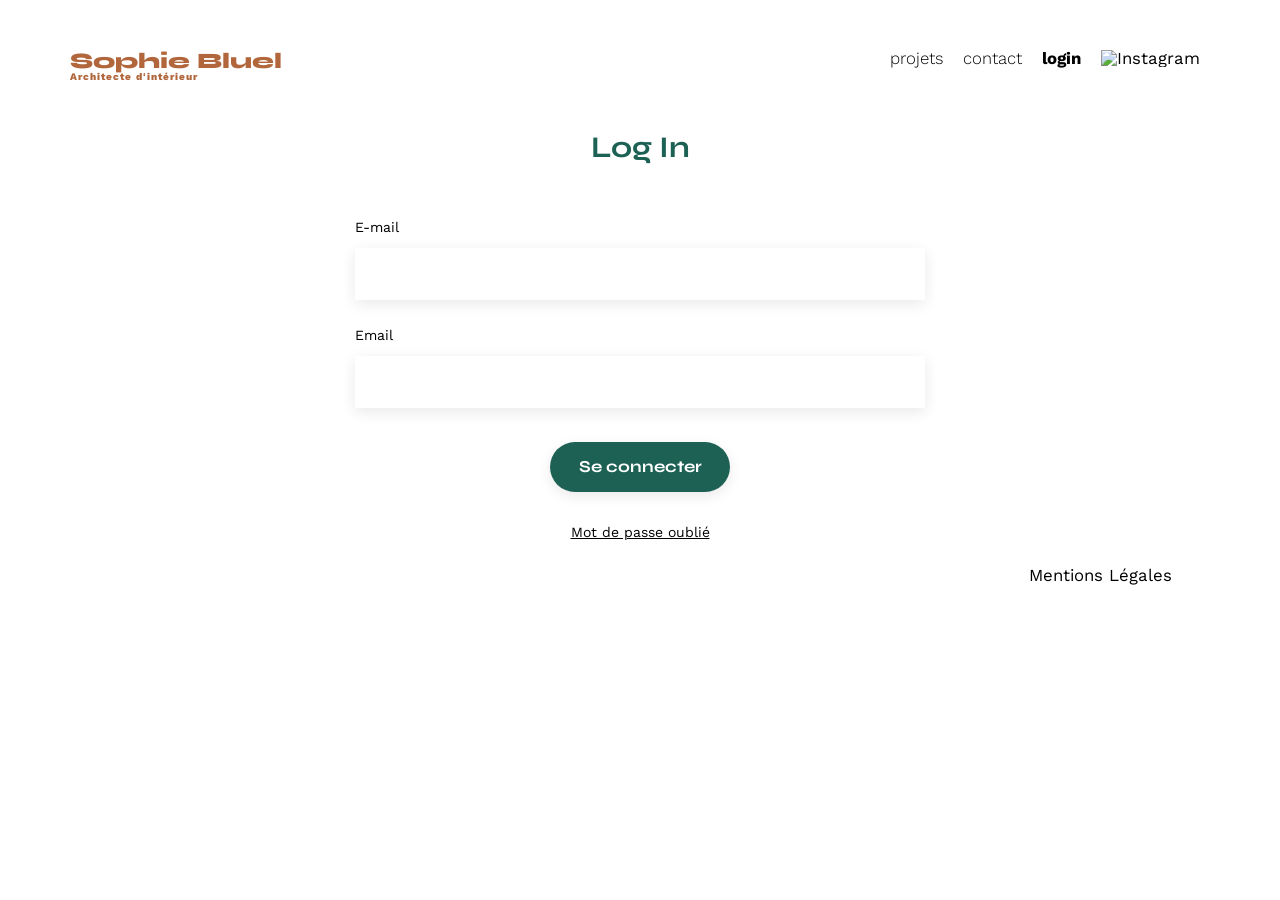
==== FrontEnd/login.html @ 24c05414 "add login page with style (fix missing links in nav)" ====
<!DOCTYPE html>
<html lang="fr">
  <head>
    <meta charset="UTF-8" />
    <title>Sophie Bluel - Architecte d'intérieur</title>
    <meta name="viewport" content="width=device-width, initial-scale=1.0" />
    <link rel="preconnect" href="https://fonts.googleapis.com" />
    <link rel="preconnect" href="https://fonts.gstatic.com" crossorigin />
    <link
      href="https://fonts.googleapis.com/css2?family=Syne:wght@700;800&family=Work+Sans&display=swap"
      rel="stylesheet"
    />
    <meta name="description" content="" />
    <link rel="stylesheet" href="./assets/style.css" />
    <script type="module" src="./assets/js/login.js"></script>
  </head>
  <body>
    <header>
      <h1>Sophie Bluel <span>Architecte d'intérieur</span></h1>
      <nav>
        <ul>
          <li><a href="index.html">projets</a></li>
          <li><a href="index.html#contact">contact</a></li>
          <li aria-current="page">login</li>
          <li><img src="./assets/icons/instagram.png" alt="Instagram" /></li>
        </ul>
      </nav>
    </header>
    <main>
      <section id="form-login">
        <h2>Log In</h2>

        <form action="#" id="login">
          <label for="mail">E-mail</label>
          <input type="text" name="mail" id="mail" />
          <label for="password">Email</label>
          <input type="password" name="password" id="password" />
          <input type="submit" value="Se connecter" />
        </form>
        <a href="#">Mot de passe oublié</a>
      </section>
    </main>

    <footer>
      <nav>
        <ul>
          <li>Mentions Légales</li>
        </ul>
      </nav>
    </footer>
  </body>
</html>
---- FrontEnd/assets/style.css ----
/* http://meyerweb.com/eric/tools/css/reset/
   v2.0 | 20110126
   License: none (public domain)
*/

html,
body,
div,
span,
applet,
object,
iframe,
h1,
h2,
h3,
h4,
h5,
h6,
p,
blockquote,
pre,
a,
abbr,
acronym,
address,
big,
cite,
code,
del,
dfn,
em,
img,
ins,
kbd,
q,
s,
samp,
small,
strike,
strong,
sub,
sup,
tt,
var,
b,
u,
i,
center,
dl,
dt,
dd,
ol,
ul,
li,
fieldset,
form,
label,
legend,
table,
caption,
tbody,
tfoot,
thead,
tr,
th,
td,
article,
aside,
canvas,
details,
embed,
figure,
figcaption,
footer,
header,
hgroup,
menu,
nav,
output,
ruby,
section,
summary,
time,
mark,
audio,
video {
  margin: 0;
  padding: 0;
  border: 0;
  font-size: 100%;
  font: inherit;
  vertical-align: baseline;
}
/* HTML5 display-role reset for older browsers */
article,
aside,
details,
figcaption,
figure,
footer,
header,
hgroup,
menu,
nav,
section {
  display: block;
}
body {
  line-height: 1;
}
ol,
ul {
  list-style: none;
}
blockquote,
q {
  quotes: none;
}
blockquote:before,
blockquote:after,
q:before,
q:after {
  content: "";
  content: none;
}
table {
  border-collapse: collapse;
  border-spacing: 0;
}
/** end reset css**/
body {
  max-width: 1140px;
  margin: auto;
  font-family: "Work Sans";
  font-size: 14px;
}
header {
  display: flex;
  justify-content: space-between;
  margin: 50px 0;
}
section {
  margin: 50px 0;
}

h1 {
  display: flex;
  flex-direction: column;
  font-family: "Syne";
  font-size: 22px;
  font-weight: 800;
  color: #b1663c;
}

h1 > span {
  font-family: "Work Sans";
  font-size: 10px;
  letter-spacing: 0.1em;
}

h2 {
  font-family: "Syne";
  font-weight: 700;
  font-size: 30px;
  color: #1d6154;
}
nav ul {
  display: flex;
  align-items: center;
  list-style-type: none;
}
nav li {
  padding: 0 10px;
  font-size: 1.2em;
  font-weight: 400;
}

nav li[aria-current="page"] {
  font-weight: 700;
}

nav li a {
  font-weight: 300;
  text-decoration: none;
  color: #000;
}

nav li a:hover {
  color: #b1663c;
}

#introduction {
  display: flex;
  align-items: center;
}
#introduction figure {
  flex: 1;
}
#introduction img {
  display: block;
  margin: auto;
  width: 80%;
}

#introduction article {
  flex: 1;
}
#introduction h2 {
  margin-bottom: 1em;
}

#introduction p {
  margin-bottom: 0.5em;
}
#portfolio h2 {
  text-align: center;
  margin-bottom: 1em;
}
.gallery {
  width: 100%;
  display: grid;
  grid-template-columns: 1fr 1fr 1fr;
  grid-column-gap: 20px;
  grid-row-gap: 20px;
}

.gallery img {
  width: 100%;
}

#contact,
#form-login {
  width: 50%;
  margin: auto;
}
#contact > *,
#form-login > * {
  text-align: center;
}
#contact h2 {
  margin-bottom: 20px;
}
#contact form,
#form-login form {
  text-align: left;
  margin-top: 30px;
  display: flex;
  flex-direction: column;
}

#contact input,
#form-login input {
  height: 50px;
  font-size: 1.2em;
  border: none;
  box-shadow: 0px 4px 14px rgba(0, 0, 0, 0.09);
}
#contact label,
#form-login label {
  margin: 2em 0 1em 0;
}
#contact textarea {
  border: none;
  box-shadow: 0px 4px 14px rgba(0, 0, 0, 0.09);
}

input[type="submit"] {
  font-family: "Syne";
  font-weight: 700;
  color: white;
  background-color: #1d6154;
  margin: 2em auto;
  width: 180px;
  text-align: center;
  border-radius: 60px;
}

footer nav ul {
  display: flex;
  justify-content: flex-end;
  margin: 2em;
}

/* Filters */
#filter-categories fieldset {
  display: flex;
  flex-direction: row;
  justify-content: center;
  margin: 51px 0;
}

input[type="radio"] + label {
  display: block;
  font-size: 1rem;
  font-family: "Syne";
  font-weight: 700;
  padding: 9px 20px;
  border-radius: 60px;
  margin-inline: 5px;
  color: #1d6154;
  border: 1px solid #1d6154;
}

input[type="radio"]:checked + label {
  color: white;
  background-color: #1d6154;
  border-color: transparent;
}

/* Form-login */
#form-login a {
  display: block;
  color: #000;
  text-align: center;
}

#form-login .error-login {
  color: red;
  text-align: center;
  outline: 0;
}

/* utilities */
.visually-hidden {
  position: absolute !important;
  width: 1px !important;
  height: 1px !important;
  padding: 0 !important;
  margin: -1px !important;
  overflow: hidden !important;
  clip: rect(0, 0, 0, 0) !important;
  white-space: nowrap !important;
  border: 0 !important;
}
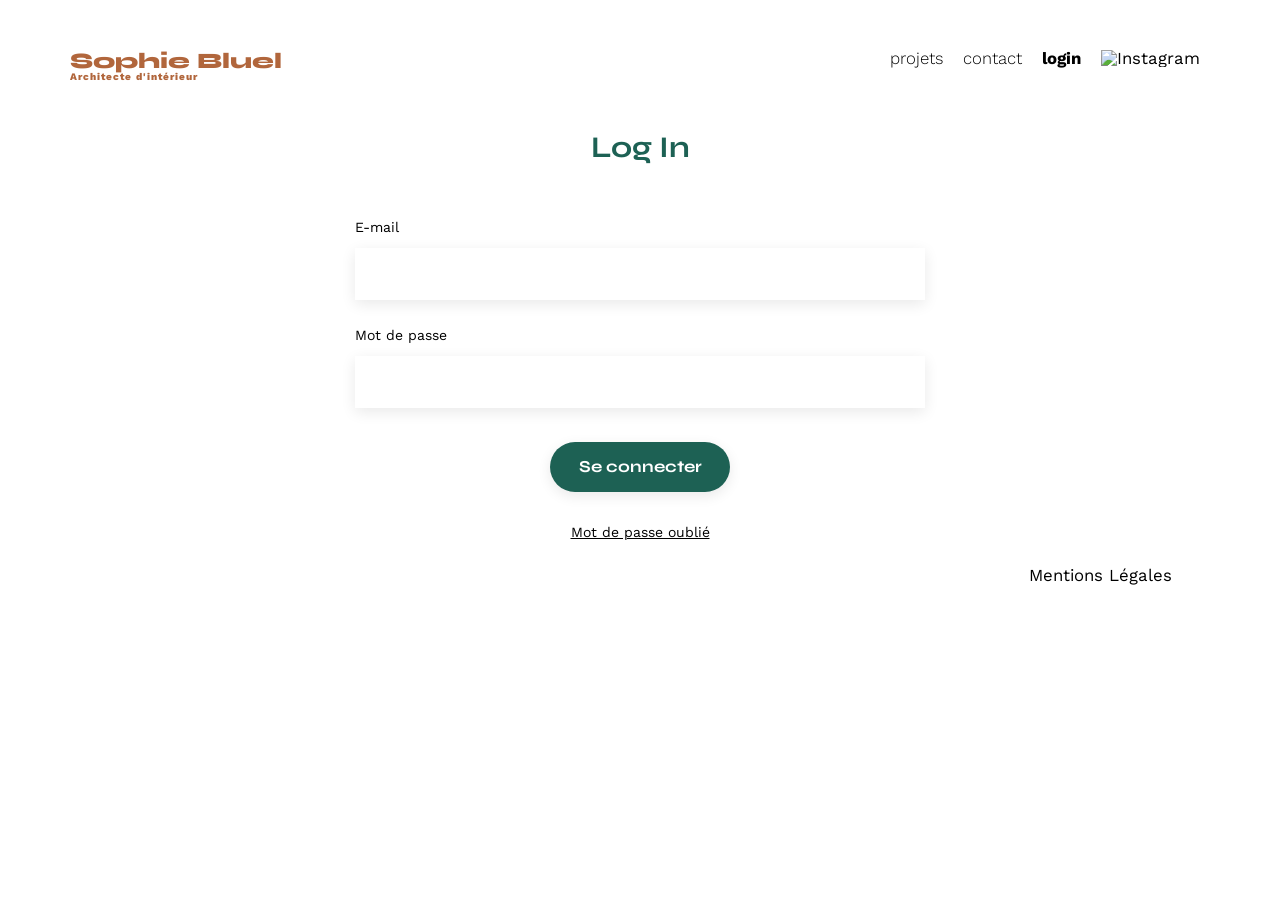
==== commit 136d8e45: "Add validation & redirect to home when logged" ====
--- a/FrontEnd/login.html
+++ b/FrontEnd/login.html
@@ -31,9 +31,10 @@
         <h2>Log In</h2>
 
         <form action="#" id="login">
+          <p class="error-login" role="alert" tabindex="-1"></p>
           <label for="mail">E-mail</label>
           <input type="text" name="mail" id="mail" />
-          <label for="password">Email</label>
+          <label for="password">Mot de passe</label>
           <input type="password" name="password" id="password" />
           <input type="submit" value="Se connecter" />
         </form>
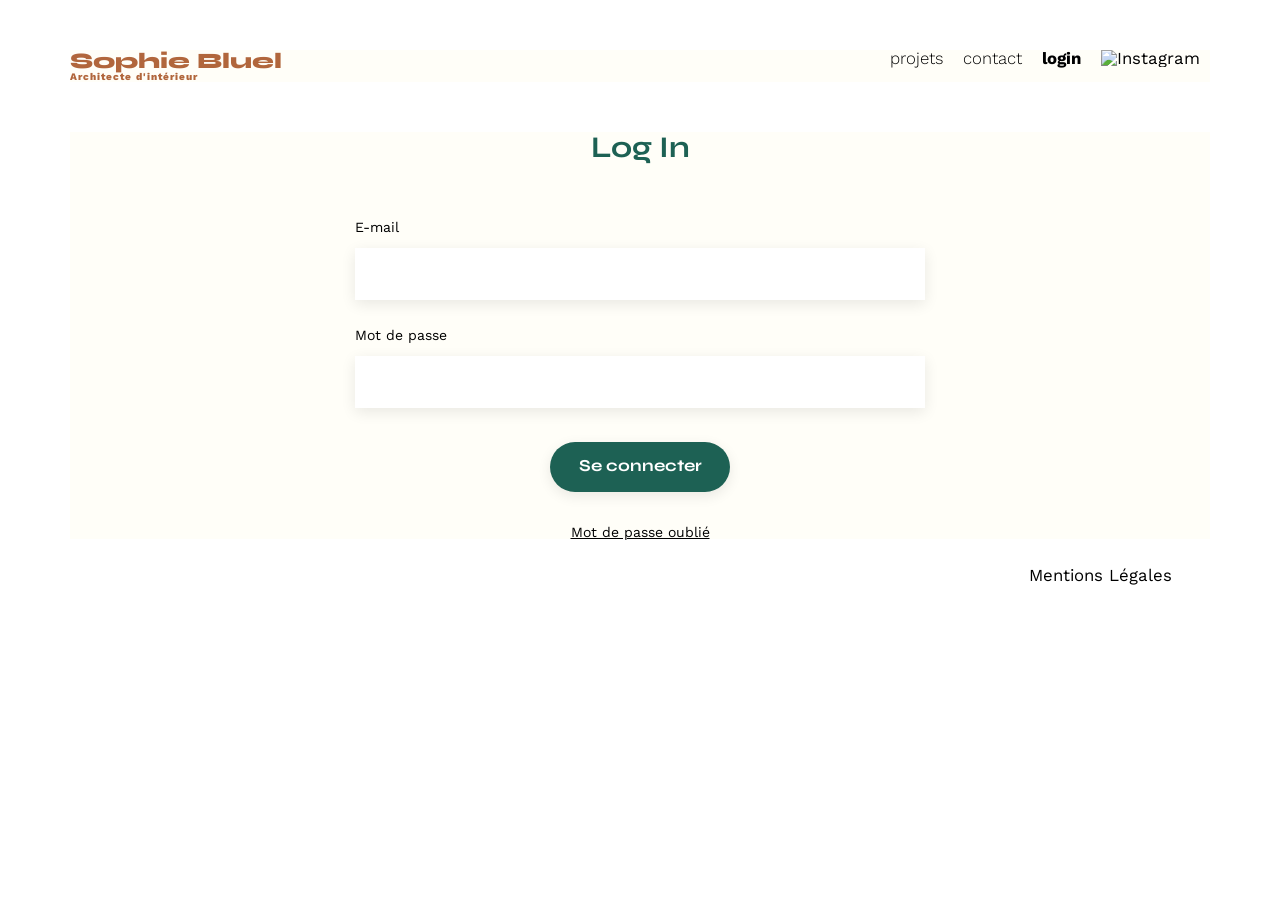
==== commit 9fce84e9: "Add featues 3.x" ====
--- a/FrontEnd/login.html
+++ b/FrontEnd/login.html
@@ -12,7 +12,7 @@
     />
     <meta name="description" content="" />
     <link rel="stylesheet" href="./assets/style.css" />
-    <script type="module" src="./assets/js/login.js"></script>
+    <script type="module" src="./js/login.js"></script>
   </head>
   <body>
     <header>
--- a/FrontEnd/assets/style.css
+++ b/FrontEnd/assets/style.css
@@ -91,20 +91,7 @@
   font: inherit;
   vertical-align: baseline;
 }
-/* HTML5 display-role reset for older browsers */
-article,
-aside,
-details,
-figcaption,
-figure,
-footer,
-header,
-hgroup,
-menu,
-nav,
-section {
-  display: block;
-}
+
 body {
   line-height: 1;
 }
@@ -127,6 +114,18 @@
   border-collapse: collapse;
   border-spacing: 0;
 }
+
+img {
+  max-width: 100%;
+}
+
+input,
+button,
+textarea,
+select {
+  font: inherit;
+}
+
 /** end reset css**/
 body {
   max-width: 1140px;
@@ -134,11 +133,26 @@
   font-family: "Work Sans";
   font-size: 14px;
 }
+
 header {
   display: flex;
   justify-content: space-between;
   margin: 50px 0;
-}
+  background-color: #fffef8;
+}
+
+main {
+  background-color: #fffef8;
+}
+
+footer {
+  background-color: #fff;
+  min-height: 60px;
+  display: flex;
+  justify-content: flex-end;
+  align-items: center;
+}
+
 section {
   margin: 50px 0;
 }
@@ -282,7 +296,7 @@
 }
 
 /* Filters */
-#filter-categories fieldset {
+#filter-categories fieldset p {
   display: flex;
   flex-direction: row;
   justify-content: center;
@@ -318,6 +332,224 @@
   color: red;
   text-align: center;
   outline: 0;
+}
+
+.admin-banner {
+  color: white;
+  background: #000;
+  text-align: center;
+  padding-block: 20px;
+}
+
+.admin-banner i {
+  padding-right: 11px;
+}
+
+.js-admin .js-not-admin {
+  display: none;
+}
+.js-admin .js-is-admin {
+  display: block;
+}
+.js-is-admin {
+  display: none;
+}
+.js-not-admin {
+  display: block;
+}
+
+#portfolio h2 {
+  display: flex;
+  justify-content: center;
+}
+
+#portfolio h2 button {
+  color: #000;
+  font-size: 14px;
+  font-family: "Work Sans";
+  padding-left: 11px;
+}
+
+#button-edit {
+  all: unset;
+}
+
+/* Modal */
+#main-dialog {
+  padding: 0;
+  border: 0;
+}
+
+#main-dialog::backdrop {
+  background-color: rgba(0, 0, 0, 0.3);
+}
+
+.dialog-container {
+  padding: 10px 105px;
+  max-width: 630px;
+  position: relative;
+}
+
+#dialog-gallery {
+  padding-block: 46px 20px;
+  display: grid;
+  grid-template-columns: repeat(5, 1fr);
+  gap: 29px 9px;
+}
+
+#dialog-gallery figure {
+  position: relative;
+  width: 77px;
+  height: 103px;
+}
+
+#dialog-gallery button {
+  position: absolute;
+  top: 6px;
+  right: 6px;
+  height: 17px;
+  width: 17px;
+  display: flex;
+  justify-content: center;
+  align-items: center;
+  border-radius: 2px;
+  background-color: #000;
+  color: #fff;
+}
+
+#dialog-gallery button i {
+  font-size: 0.625rem;
+}
+
+.dialog-container button {
+  all: unset;
+}
+
+.dialog-container h1 {
+  text-align: center;
+  font-family: "Work Sans";
+  font-size: 22px;
+  font-weight: 800;
+  color: #000;
+  margin-top: 50px;
+}
+
+.dialog-container button:is(.add-item, #add-picture) {
+  display: block;
+  font-family: "Syne";
+  font-weight: 700;
+  color: white;
+  background-color: #1d6154;
+  margin: 2em auto;
+  width: 237px;
+  padding-block: 10px;
+  text-align: center;
+  border-radius: 60px;
+}
+
+.dialog-container button#add-picture:disabled {
+  background-color: #a7a7a7;
+  color: #fff;
+  cursor: not-allowed;
+}
+
+.dialog-page--2 {
+  display: none;
+  min-width: 420px;
+}
+
+.dialog-container .close-dialog {
+  position: absolute;
+  top: 26px;
+  right: 30px;
+  font-size: 1.5rem;
+  color: #000;
+}
+
+.dialog-container .back-dialog {
+  position: absolute;
+  top: 26px;
+  left: 30px;
+  font-size: 1.5rem;
+  color: #000;
+}
+
+.dialog-container #image + label {
+  text-align: center;
+  padding-block: 16px;
+  min-height: 100px;
+  background-size: contain;
+  background-repeat: no-repeat;
+  background-color: #e8f1f6;
+  background-position: center;
+}
+
+.dialog-container .image-preview {
+  margin-block: 33px;
+}
+
+.dialog-container .image-preview .fake-btn {
+  background-color: #cbd6dc;
+  color: #306685;
+  border-radius: 60px;
+  display: inline-block;
+  margin-block: 7px;
+  font-size: 0.875rem;
+  padding: 10px 33px;
+}
+
+.dialog-container .image-preview .format-indication {
+  font-size: 0.625rem;
+}
+
+.dialog-container label {
+  display: block;
+}
+
+.dialog-container label i {
+  font-size: 4.75rem;
+  color: #b9c5cc;
+}
+
+.dialog-container :is(#category, #title) {
+  height: 50px;
+  font-size: 0.875rem;
+  border: none;
+  display: block;
+  padding-inline-start: 16px;
+  width: 100%;
+  box-shadow: 0px 4px 14px rgba(0, 0, 0, 0.09);
+  box-sizing: border-box;
+  background-color: #fff;
+}
+
+.dialog-container #title {
+  margin-bottom: 21px;
+}
+
+.dialog-container label:is([for="category"], [for="title"]) {
+  font-weight: 400;
+  font-size: 0.875rem;
+  margin-bottom: 10px;
+}
+
+.dialog-container hr {
+  margin-block-start: 47px;
+}
+
+.dialog-container .notification {
+  font-size: 0.875rem;
+  margin-block-start: 10px;
+  padding-left: 10px;
+  text-align: center;
+}
+
+.dialog-container .notification.success {
+  color: #1d6154;
+}
+
+.dialog-container .notification.error {
+  color: #f00;
 }
 
 /* utilities */
